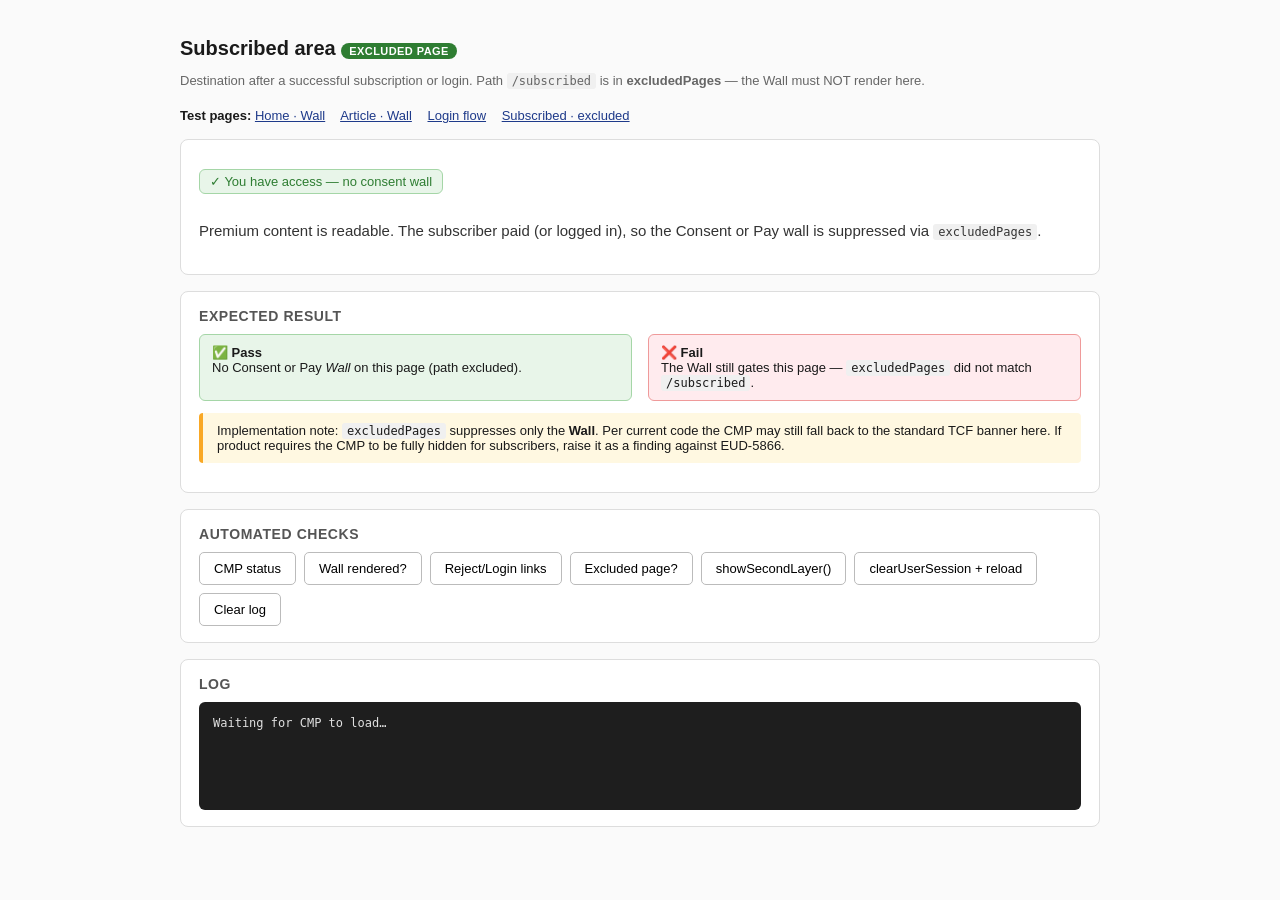
==== subscribed/index.html @ 10c0b4e0 "Add Consent or Pay (PUR) E2E test pages (EUD-6171)" ====
<!DOCTYPE html>
<html lang="en">
<head>
  <meta charset="UTF-8">
  <meta name="viewport" content="width=device-width,initial-scale=1">
  <title>Consent or Pay — Subscribed (excluded page)</title>
  <link rel="stylesheet" href="../style.css">
</head>
<body>
  <h1>Subscribed area <span class="case excluded">Excluded page</span></h1>
  <p class="sub">Destination after a successful subscription or login. Path <code>/subscribed</code> is in <strong>excludedPages</strong> — the Wall must NOT render here.</p>

  <nav>
    <strong>Test pages:</strong>
    <a href="../index.html">Home · Wall</a>
    <a href="../article/index.html">Article · Wall</a>
    <a href="../login.html">Login flow</a>
    <a href="index.html">Subscribed · excluded</a>
  </nav>

  <div class="card">
    <p class="badge-ok">✓ You have access — no consent wall</p>
    <p class="article" style="margin-top:12px">Premium content is readable. The subscriber paid (or logged in), so the
       Consent or Pay wall is suppressed via <code>excludedPages</code>.</p>
  </div>

  <div class="card">
    <h2>Expected result</h2>
    <div class="expect">
      <div class="fix">
        <strong>✅ Pass</strong><br>
        No Consent or Pay <em>Wall</em> on this page (path excluded).
      </div>
      <div class="bug">
        <strong>❌ Fail</strong><br>
        The Wall still gates this page — <code>excludedPages</code> did not match <code>/subscribed</code>.
      </div>
    </div>
    <p class="note" style="margin-top:12px">
      Implementation note: <code>excludedPages</code> suppresses only the <strong>Wall</strong>. Per current code the
      CMP may still fall back to the standard TCF banner here. If product requires the CMP to be fully hidden for
      subscribers, raise it as a finding against EUD-5866.
    </p>
  </div>

  <div class="card">
    <h2>Automated checks</h2>
    <div class="toolbar" id="toolbar"></div>
  </div>
  <div class="card">
    <h2>Log</h2>
    <div id="result">Waiting for CMP to load…</div>
  </div>

  <script>
    window.UC_TEST_CASE = { name: 'Subscribed — excluded page', expectWall: false, expectCmp: false };
  </script>
  <script src="../cmp-test-kit.js"></script>
  <script>
    ucRenderToolbar('#toolbar', '#result');
  </script>
</body>
</html>
---- style.css ----
body { font-family: -apple-system, Segoe UI, Roboto, sans-serif; padding: 24px; max-width: 920px; margin: 0 auto; background: #fafafa; color: #1a1a1a; }
h1 { font-size: 20px; margin-bottom: 4px; }
.sub { color: #666; font-size: 13px; margin-bottom: 20px; }
.case { display: inline-block; background: #1e3a8a; color: #fff; font-size: 11px; padding: 2px 8px; border-radius: 10px; text-transform: uppercase; letter-spacing: .04em; }
.case.excluded { background: #2e7d32; }
.case.payment { background: #6a1b9a; }
.card { background: #fff; border: 1px solid #ddd; border-radius: 8px; padding: 16px 18px; margin-bottom: 16px; }
.card h2 { font-size: 14px; text-transform: uppercase; color: #555; margin: 0 0 10px; letter-spacing: .04em; }
.note { background: #fff8e1; border-left: 4px solid #f9a825; padding: 10px 14px; font-size: 13px; border-radius: 4px; }
.scenario li { margin: 5px 0; font-size: 14px; }
code { background: #f0f0f0; padding: 1px 5px; border-radius: 3px; font-size: 12px; }
.toolbar { display: flex; flex-wrap: wrap; gap: 8px; }
button { padding: 8px 14px; cursor: pointer; font-size: 13px; border: 1px solid #bbb; border-radius: 5px; background: #fff; }
button:hover { background: #f2f2f2; }
#result { background: #1e1e1e; color: #e0e0e0; padding: 14px; border-radius: 6px; white-space: pre-wrap; min-height: 80px; font-size: 12px; font-family: monospace; }
.ok { color: #6cc06c; } .fail { color: #e57373; } .warn { color: #ffb74d; }
.expect { display: flex; gap: 16px; flex-wrap: wrap; }
.expect > div { flex: 1; min-width: 240px; padding: 10px 12px; border-radius: 6px; font-size: 13px; }
.expect .bug { background: #ffebee; border: 1px solid #ef9a9a; }
.expect .fix { background: #e8f5e9; border: 1px solid #a5d6a7; }
.privacy-link { font-size: 14px; }
.privacy-link a { color: #1e3a8a; }
nav { font-size: 13px; margin-bottom: 16px; }
nav a { margin-right: 12px; color: #1e3a8a; }
.loader-presets { display: flex; align-items: center; gap: 8px; margin-bottom: 12px; font-size: 13px; }
.loader-presets span { color: #555; }
.loader-presets .preset { padding: 5px 14px; border-radius: 14px; border: 1px solid #bbb; background: #fff; }
.loader-presets .preset.active { background: #1e3a8a; color: #fff; border-color: #1e3a8a; }
.loader-panel label { display: block; font-size: 13px; margin-bottom: 10px; }
.loader-panel input[type=text] { width: 100%; padding: 7px 9px; margin-top: 4px; font-family: monospace; font-size: 12px; border: 1px solid #bbb; border-radius: 4px; box-sizing: border-box; }
.loader-panel label.cb { display: flex; align-items: center; gap: 6px; }
.loader-panel label.cb code { margin: 0; }
.loader-actions { display: flex; gap: 8px; margin: 4px 0 12px; }
.loader-actions button { background: #1e3a8a; color: #fff; border-color: #1e3a8a; }
.loader-actions button:hover { background: #16306e; }
.loader-actions button:last-child { background: #fff; color: #1e3a8a; }
.loader-actions button:last-child:hover { background: #f2f2f2; }
.loader-active { font-family: monospace; font-size: 11px; color: #555; word-break: break-all; }

/* Publisher content mock + login form (EUD-6171) */
.article { line-height: 1.6; font-size: 15px; color: #333; }
.article h3 { margin-top: 0; }
.login-form { display: flex; flex-direction: column; gap: 12px; max-width: 320px; }
.login-form input { padding: 8px 10px; border: 1px solid #bbb; border-radius: 5px; font-size: 14px; }
.login-form button { background: #1e3a8a; color: #fff; border-color: #1e3a8a; }
.badge-ok { display: inline-block; background: #e8f5e9; border: 1px solid #a5d6a7; color: #2e7d32; padding: 4px 10px; border-radius: 6px; font-size: 13px; }
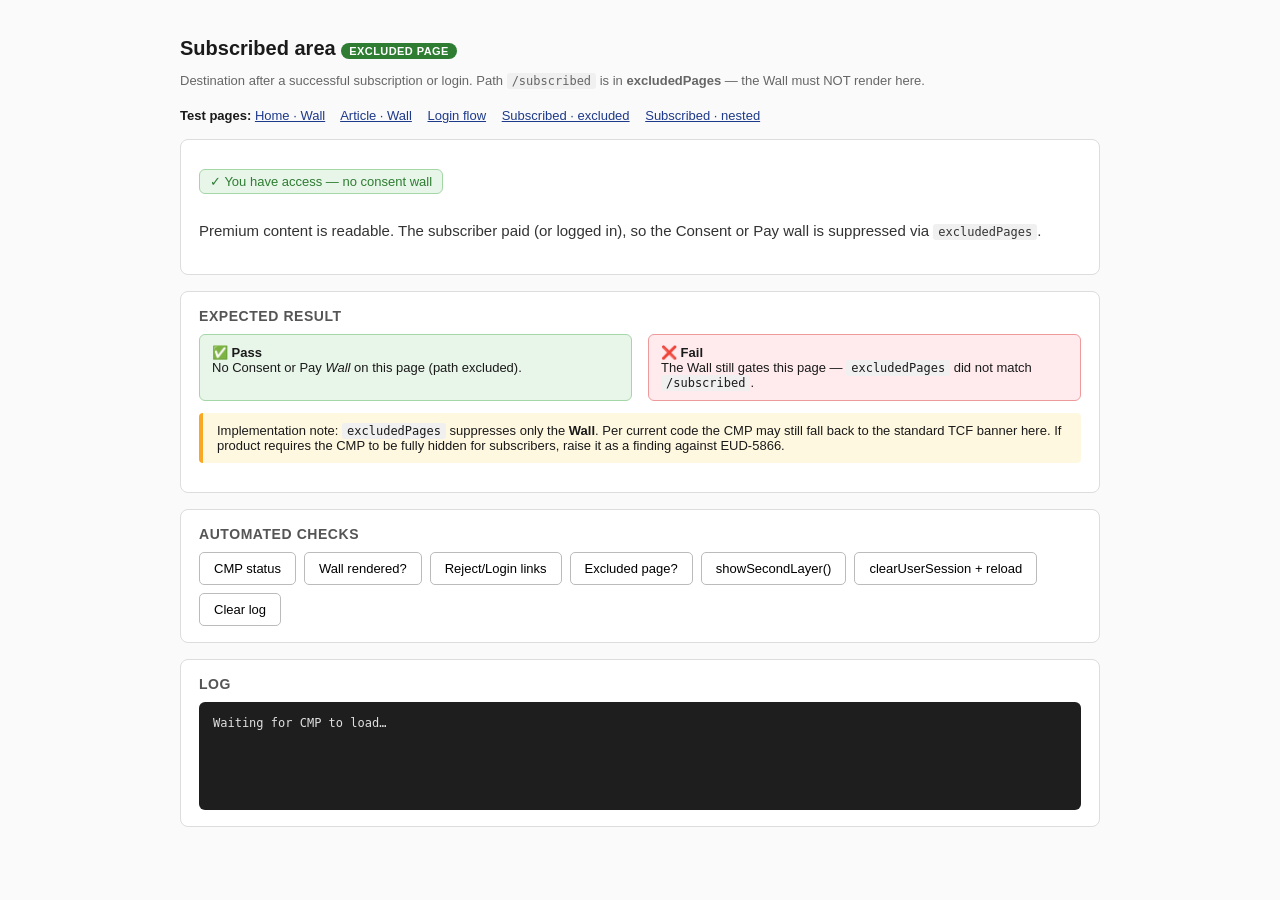
==== commit 1c7c9da4: "feat(EUD-6171): add nested subscribed page to verify excludedPages prefix match" ====
--- a/subscribed/index.html
+++ b/subscribed/index.html
@@ -16,6 +16,7 @@
     <a href="../article/index.html">Article · Wall</a>
     <a href="../login.html">Login flow</a>
     <a href="index.html">Subscribed · excluded</a>
+    <a href="article-1/index.html">Subscribed · nested</a>
   </nav>
 
   <div class="card">
